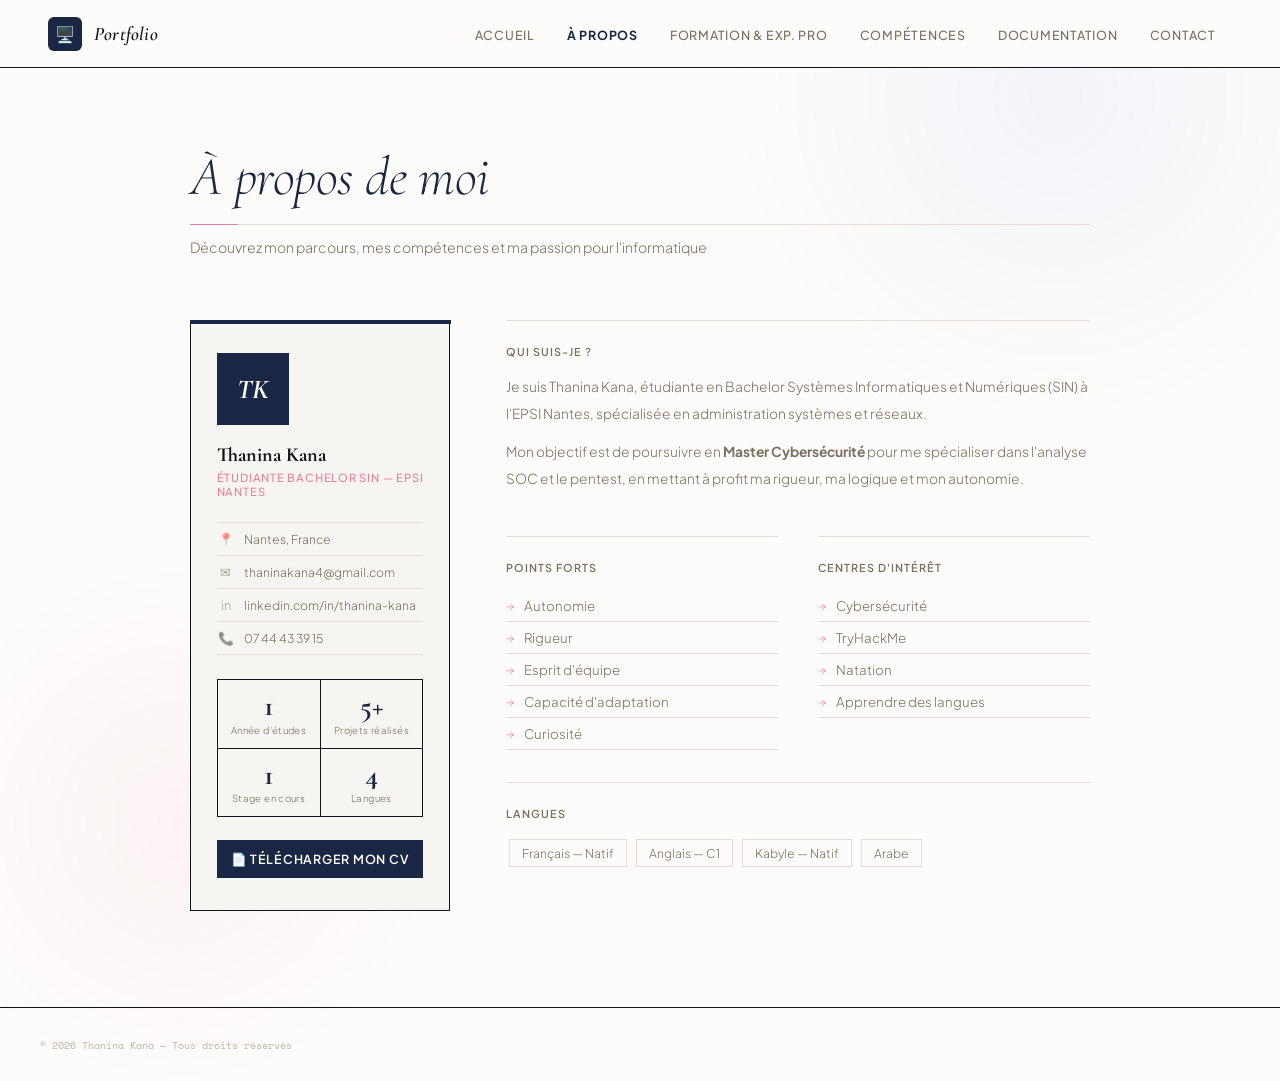
==== Apropos.html @ df84cd9d "Premier envoi de mon site" ====
<!DOCTYPE html>
<html lang="fr">
<head>
    <meta charset="UTF-8">
    <meta name="viewport" content="width=device-width, initial-scale=1.0">
    <title>Thanina Kana — À propos</title>
    <link href="https://fonts.googleapis.com/css2?family=Outfit:wght@300;400;500;600;700;800;900&family=JetBrains+Mono:wght@400;500&display=swap" rel="stylesheet">
    <link rel="stylesheet" href="style.css">
</head>
<body>

<nav>
    <a href="index.html" class="nav-logo">
        <div class="nav-logo-icon">🖥️</div>
        <span class="nav-logo-text">Portfolio</span>
    </a>
    <ul class="nav-links">
        <li><a href="index.html">Accueil</a></li>
        <li><a href="Apropos.html" class="active">À propos</a></li>
        <li><a href="Formation.html">Formation &amp; Exp. Pro</a></li>
        <li><a href="Competences.html">Compétences</a></li>
        <li><a href="Documentation.html">Documentation</a></li>
        <li><a href="Contact.html">Contact</a></li>
    </ul>
</nav>

<section class="page-section">
    <div class="container">

        <div class="section-heading">
            <h2>À propos de moi</h2>
            <div class="underline"></div>
            <p>Découvrez mon parcours, mes compétences et ma passion pour l'informatique</p>
        </div>

        <div class="about-layout">

            <div class="profile-card">
                <div class="profile-avatar">TK</div>
                <div class="profile-name">Thanina Kana</div>
                <div class="profile-title">Étudiante Bachelor SIN — EPSI Nantes</div>

                <div class="profile-infos">
                    <div class="profile-info-row">
                        <span class="p-icon">📍</span>
                        Nantes, France
                    </div>
                    <div class="profile-info-row">
                        <span class="p-icon">✉</span>
                        <a href="mailto:thaninakana4@gmail.com">thaninakana4@gmail.com</a>
                    </div>
                    <div class="profile-info-row">
                        <span class="p-icon">in</span>
                        <a href="https://www.linkedin.com/in/thanina-kana/" target="_blank" rel="noopener">linkedin.com/in/thanina-kana</a>
                    </div>
                    <div class="profile-info-row">
                        <span class="p-icon">📞</span>
                        07 44 43 39 15
                    </div>
                </div>

                <div class="stats-grid">
                    <div class="stat-box">
                        <div class="stat-num">1</div>
                        <div class="stat-label">Année d'études</div>
                    </div>
                    <div class="stat-box">
                        <div class="stat-num">5+</div>
                        <div class="stat-label">Projets réalisés</div>
                    </div>
                    <div class="stat-box">
                        <div class="stat-num">1</div>
                        <div class="stat-label">Stage en cours</div>
                    </div>
                    <div class="stat-box">
                        <div class="stat-num">4</div>
                        <div class="stat-label">Langues</div>
                    </div>
                </div>

                <a href="CV_Thanina_Kana.pdf" download="CV_Thanina_Kana.pdf" class="cv-download">
                    📄 Télécharger mon CV
                </a>
            </div>

            <div class="about-right">

                <div class="about-card">
                    <div class="about-card-title">
                        <div class="icon">👤</div>
                        Qui suis-je ?
                    </div>
                    <p>Je suis Thanina Kana, étudiante en Bachelor Systèmes Informatiques et Numériques (SIN) à l'EPSI Nantes, spécialisée en administration systèmes et réseaux.</p>
                    <p>Mon objectif est de poursuivre en <strong>Master Cybersécurité</strong> pour me spécialiser dans l'analyse SOC et le pentest, en mettant à profit ma rigueur, ma logique et mon autonomie.</p>
                </div>

                <div class="two-cols">
                    <div class="about-card">
                        <div class="about-card-title">Points forts</div>
                        <ul class="bullet-list">
                            <li>Autonomie</li>
                            <li>Rigueur</li>
                            <li>Esprit d'équipe</li>
                            <li>Capacité d'adaptation</li>
                            <li>Curiosité</li>
                        </ul>
                    </div>
                    <div class="about-card">
                        <div class="about-card-title">Centres d'intérêt</div>
                        <ul class="bullet-list">
                            <li>Cybersécurité</li>
                            <li>TryHackMe</li>
                            <li>Natation</li>
                            <li>Apprendre des langues</li>
                        </ul>
                    </div>
                </div>

                <div class="about-card">
                    <div class="about-card-title">Langues</div>
                    <div>
                        <span class="lang-tag">Français — Natif</span>
                        <span class="lang-tag">Anglais — C1</span>
                        <span class="lang-tag">Kabyle — Natif</span>
                        <span class="lang-tag">Arabe</span>
                    </div>
                </div>

            </div>
        </div>
    </div>
</section>

<footer>
    <div class="footer-copy">© 2026 Thanina Kana — Tous droits réservés</div>
</footer>

</body>
</html>
---- style.css ----
/* ═══════════════════════════════════════════════════════
   PORTFOLIO THANINA KANA — style-fusion2.css
   Fusion : Minimal × Editorial

   → Fond blanc pur + deux halos très discrets bleu/rose (Minimal)
   → Typographie serif italique pour les grands titres (Editorial)
   → Espacement généreux, respiration maximale (Minimal)
   → Bordures nettes, lignes franches, grille éditoriale (Editorial)
   → Zéro glassmorphism, zéro blur, zéro shadow lourde

   Polices : Cormorant Garamond (titres H1/H2) · Plus Jakarta Sans (corps) · Space Mono (mono)
   Palette : blanc ivoire · bleu nuit · rose poudré · gris doux
═══════════════════════════════════════════════════════ */

@import url('https://fonts.googleapis.com/css2?family=Cormorant+Garamond:ital,wght@0,300;0,400;0,600;0,700;1,300;1,400;1,600&family=Plus+Jakarta+Sans:wght@200;300;400;500;600;700;800&family=Space+Mono:wght@400;700&display=swap');

*, *::before, *::after { box-sizing: border-box; margin: 0; padding: 0; }
html { scroll-behavior: smooth; }

:root {
    --bg:      #fdfcfa;
    --bg2:     #f7f5f1;
    --bg3:     #efece6;
    --border:  #e2ddd6;
    --navy:    #1a2744;
    --rose:    #e8829a;
    --sky:     #5b8dee;
    --text:    #141414;
    --muted:   #7a7060;
    --light:   #bbb5aa;
    --nav-h:   68px;
}

body {
    font-family: 'Plus Jakarta Sans', sans-serif;
    background: var(--bg);
    color: var(--text);
    overflow-x: hidden;
}

/* Halos très discrets — pas de blur, juste une teinte */
body::before {
    content: '';
    position: fixed; top: -20vw; right: -10vw;
    width: 55vw; height: 55vw; border-radius: 50%;
    background: radial-gradient(circle, rgba(91,141,238,0.07) 0%, transparent 65%);
    pointer-events: none; z-index: 0;
}
body::after {
    content: '';
    position: fixed; bottom: -16vw; left: -8vw;
    width: 44vw; height: 44vw; border-radius: 50%;
    background: radial-gradient(circle, rgba(232,130,154,0.07) 0%, transparent 65%);
    pointer-events: none; z-index: 0;
}

#particles { display: none; }

/* ═══════════════════════════════════════════════════════
   NAVBAR — ligne noire franche (Editorial) + espacement Minimal
═══════════════════════════════════════════════════════ */
nav {
    position: fixed; top: 0; left: 0; right: 0;
    height: var(--nav-h);
    background: rgba(253,252,250,0.97);
    border-bottom: 1.5px solid var(--text);
    display: flex; align-items: center; justify-content: space-between;
    padding: 0 3rem; z-index: 1000;
}

.nav-logo { display: flex; align-items: center; gap: 12px; text-decoration: none; }

.nav-logo-icon {
    width: 34px; height: 34px;
    background: var(--navy);
    border-radius: 6px;
    display: flex; align-items: center; justify-content: center;
    font-size: 1rem; border: none;
}

.nav-logo-text {
    font-family: 'Cormorant Garamond', serif;
    font-size: 1.2rem; font-weight: 600;
    color: var(--text); letter-spacing: 0.01em;
    font-style: italic;
}

.nav-links { display: flex; align-items: center; gap: 0; list-style: none; }

.nav-links a {
    padding: 8px 16px;
    color: var(--muted); text-decoration: none;
    font-size: 0.78rem; font-weight: 500;
    letter-spacing: 0.06em; text-transform: uppercase;
    transition: color .2s; white-space: nowrap;
}
.nav-links a:hover { color: var(--text); }
.nav-links a.active { color: var(--navy); font-weight: 700; }

/* ═══════════════════════════════════════════════════════
   LAYOUT
═══════════════════════════════════════════════════════ */
.page-section {
    position: relative; z-index: 1;
    min-height: 100vh;
    padding: calc(var(--nav-h) + 5rem) 0 6rem;
}

.container { max-width: 980px; margin: 0 auto; padding: 0 2.5rem; }

/* ═══════════════════════════════════════════════════════
   TITRES DE SECTION — serif italique Editorial, barre Minimal
═══════════════════════════════════════════════════════ */
.section-heading { margin-bottom: 4rem; }

.section-heading h2 {
    font-family: 'Cormorant Garamond', serif;
    font-size: clamp(2.4rem, 4.5vw, 3.4rem);
    font-weight: 300;
    color: var(--navy);
    letter-spacing: -0.01em;
    font-style: italic;
    line-height: 1.1;
}

.section-heading .underline {
    width: 100%; height: 1.5px;
    background: var(--border);
    margin: 1rem 0 0.8rem;
    border-radius: 0;
    position: relative;
}
.section-heading .underline::before {
    content: '';
    position: absolute; left: 0; top: 0;
    width: 48px; height: 1.5px;
    background: var(--rose);
}

.section-heading p { color: var(--muted); font-size: 0.88rem; font-weight: 300; margin-top: 0.6rem; }

/* ═══════════════════════════════════════════════════════
   ANIMATIONS
═══════════════════════════════════════════════════════ */
@keyframes fadeUp {
    from { opacity: 0; transform: translateY(16px); }
    to   { opacity: 1; transform: translateY(0); }
}
@keyframes bob {
    0%, 100% { transform: translateY(0); }
    50%       { transform: translateY(5px); }
}
.reveal {
    opacity: 0; transform: translateY(16px);
    transition: opacity .6s ease, transform .6s ease;
}
.reveal.visible { opacity: 1; transform: translateY(0); }

/* ═══════════════════════════════════════════════════════
   ACCUEIL — grand nom Cormorant (Editorial) + alignement gauche (Minimal)
═══════════════════════════════════════════════════════ */
#accueil {
    display: flex; align-items: center; justify-content: flex-start;
    text-align: left; padding-top: var(--nav-h);
}

.hero-badge {
    display: inline-flex; align-items: center; gap: 8px;
    background: transparent; border: none;
    padding: 0;
    font-family: 'Space Mono', monospace;
    font-size: 0.7rem; color: var(--rose);
    margin-bottom: 2rem; letter-spacing: 0.1em; text-transform: uppercase;
    animation: fadeUp .55s ease .1s both;
}
.hero-badge .dot {
    width: 5px; height: 5px; border-radius: 50%;
    background: var(--rose); display: inline-block;
}

/* Prénom en Cormorant italic énorme */
.hero-name {
    font-family: 'Cormorant Garamond', serif;
    font-size: clamp(5rem, 13vw, 11rem);
    font-weight: 300; line-height: 0.85;
    margin-bottom: 2rem; letter-spacing: -0.03em;
    animation: fadeUp .55s ease .18s both;
}
.hero-name .line1 {
    display: block;
    color: var(--navy);
    font-style: italic;
    font-weight: 300;
}
.hero-name .line2 {
    display: block;
    color: var(--text);
    font-style: normal;
    font-weight: 700;
}

.hero-tagline {
    font-size: 0.95rem; color: var(--muted); font-weight: 300;
    margin-bottom: 1rem; line-height: 1.8;
    animation: fadeUp .55s ease .3s both;
}
.hl-orange { color: var(--rose); font-weight: 600; font-style: italic; }
.hl-purple { color: var(--navy); font-weight: 600; }

.hero-desc {
    font-size: 0.88rem; color: var(--muted); font-weight: 300;
    max-width: 480px; margin: 0 0 3rem; line-height: 1.95;
    animation: fadeUp .55s ease .42s both;
}
.hero-desc strong { color: var(--text); font-weight: 600; }

.hero-scroll {
    width: 38px; height: 38px; border-radius: 50%;
    border: 1px solid var(--border);
    background: transparent;
    display: flex; align-items: center; justify-content: center;
    margin: 0; color: var(--light); font-size: 0.85rem;
    cursor: pointer; text-decoration: none;
    animation: fadeUp .55s ease .55s both, bob 2.5s ease 1.5s infinite;
}

/* ═══════════════════════════════════════════════════════
   À PROPOS
═══════════════════════════════════════════════════════ */
.about-layout {
    display: grid;
    grid-template-columns: 260px 1fr;
    gap: 3.5rem; align-items: start;
}

/* Carte profil — Editorial (fond crème, bords carrés) */
.profile-card {
    background: var(--bg2);
    border: 1.5px solid var(--text);
    border-radius: 0; padding: 2rem 1.6rem;
    text-align: left; position: relative; overflow: visible;
}
.profile-card::before {
    content: ''; position: absolute; top: -1.5px; left: -1.5px; right: -1.5px;
    height: 4px; background: var(--navy);
}

.profile-avatar {
    width: 72px; height: 72px; border-radius: 0;
    background: var(--navy);
    display: flex; align-items: center; justify-content: center;
    font-family: 'Cormorant Garamond', serif;
    font-size: 1.7rem; font-weight: 700; color: #fff;
    margin: 0 0 1.1rem; font-style: italic;
    border: none;
}

.profile-name {
    font-family: 'Cormorant Garamond', serif;
    font-size: 1.25rem; font-weight: 700;
    margin-bottom: 3px; letter-spacing: 0;
}
.profile-title {
    font-size: 0.7rem; color: var(--rose);
    font-weight: 500; margin-bottom: 1.5rem;
    letter-spacing: 0.07em; text-transform: uppercase;
}

.profile-infos { text-align: left; margin-bottom: 1.5rem; }
.profile-info-row {
    display: flex; align-items: flex-start; gap: 9px;
    padding: 8px 0; border-bottom: 1px solid var(--border);
    font-size: 0.76rem; color: var(--muted); font-weight: 300;
}
.profile-info-row:first-child { border-top: 1px solid var(--border); }
.profile-info-row a { color: var(--muted); text-decoration: none; word-break: break-all; }
.profile-info-row a:hover { color: var(--rose); }
.p-icon { width: 18px; text-align: center; font-size: 0.8rem; opacity: 0.6; }

.stats-grid {
    display: grid; grid-template-columns: 1fr 1fr;
    gap: 1px; margin-bottom: 1.4rem;
    border: 1px solid var(--text); background: var(--text);
}
.stat-box {
    background: var(--bg2); padding: 12px 10px; text-align: center;
}
.stat-num {
    font-family: 'Cormorant Garamond', serif;
    font-size: 1.8rem; font-weight: 700; color: var(--navy); line-height: 1;
}
.stat-label { font-size: 0.6rem; color: var(--muted); margin-top: 3px; font-weight: 300; letter-spacing: 0.04em; }

.cv-download {
    display: flex; align-items: center; justify-content: center; gap: 7px;
    width: 100%; padding: 11px;
    background: var(--navy); color: #fff;
    border-radius: 0; font-size: 0.78rem; font-weight: 600;
    text-decoration: none; letter-spacing: 0.06em; text-transform: uppercase;
    transition: background .2s;
}
.cv-download:hover { background: var(--rose); }

/* Colonne droite */
.about-right { display: flex; flex-direction: column; gap: 2rem; }

.about-card {
    background: transparent;
    border: none; border-top: 1px solid var(--border);
    border-radius: 0; padding: 1.5rem 0 0;
}
.about-card-title {
    display: flex; align-items: center; gap: 0;
    font-size: 0.68rem; font-weight: 600;
    margin-bottom: 1rem; color: var(--muted);
    letter-spacing: 0.09em; text-transform: uppercase;
}
.about-card-title .icon { display: none; }
.about-card p { font-size: 0.86rem; color: var(--muted); line-height: 1.95; margin-bottom: 0.7rem; font-weight: 300; }

.two-cols { display: grid; grid-template-columns: 1fr 1fr; gap: 2.5rem; }

.bullet-list { list-style: none; }
.bullet-list li {
    display: flex; align-items: center; gap: 10px;
    font-size: 0.83rem; color: var(--muted);
    padding: 7px 0; border-bottom: 1px solid var(--border);
    font-weight: 300;
}
.bullet-list li::before {
    content: '→'; color: var(--rose);
    font-size: 0.72rem; flex-shrink: 0;
    width: auto; height: auto; border-radius: 0; background: none;
}
.bullet-list.purple li::before { color: var(--navy); }

.lang-tag {
    display: inline-block;
    background: transparent; border: 1px solid var(--border);
    border-radius: 0; padding: 5px 12px;
    font-size: 0.76rem; color: var(--muted); margin: 3px; font-weight: 300;
}

/* ═══════════════════════════════════════════════════════
   FORMATION & EXP PRO
═══════════════════════════════════════════════════════ */
.formation-layout {
    display: grid; grid-template-columns: 1fr 1fr;
    gap: 3rem; margin-bottom: 3.5rem;
}

.formation-section-title {
    font-size: 0.66rem; font-weight: 600; letter-spacing: 0.09em;
    text-transform: uppercase; color: var(--muted);
    margin-bottom: 1.5rem; padding-bottom: 0.8rem;
    border-bottom: 1.5px solid var(--text);
    display: flex; align-items: center; gap: 0;
}
.fsicon { display: none; }

/* Timeline Minimal — cartes rectangulaires propres */
.timeline { position: relative; padding-left: 0; }
.timeline::before { display: none; }

.tl-item {
    position: relative; margin-bottom: 1rem;
    padding: 1.2rem 1.3rem;
    background: var(--bg2);
    border: 1px solid var(--border);
    border-radius: 0;
    transition: border-color .2s;
}
.tl-item:hover { border-color: var(--navy); }
.tl-item::before { display: none; }

.tl-card { background: transparent; border: none; border-radius: 0; padding: 0; }
.tl-card:hover { border-color: transparent; }

.tl-header {
    display: flex; align-items: flex-start;
    justify-content: space-between; gap: 8px; margin-bottom: 5px;
}
.tl-logo { display: none; }
.tl-info { flex: 1; }
.tl-title {
    font-family: 'Cormorant Garamond', serif;
    font-size: 1rem; font-weight: 700; margin-bottom: 2px;
}
.tl-sub { font-size: 0.72rem; color: var(--muted); font-weight: 300; }
.tl-date {
    font-family: 'Space Mono', monospace;
    font-size: 0.58rem; color: var(--rose);
    background: transparent; border: none;
    padding: 0; white-space: nowrap; font-weight: 400;
}
.tl-desc { font-size: 0.76rem; color: var(--muted); line-height: 1.75; font-weight: 300; margin-top: 5px; }

/* Exp Pro */
.exp-list { display: flex; flex-direction: column; gap: 0; border-top: 1.5px solid var(--text); }

.exp-card {
    background: transparent;
    border: none; border-bottom: 1px solid var(--border);
    border-radius: 0; padding: 1.8rem 0;
    display: grid; grid-template-columns: 48px 1fr; gap: 1.2rem;
    transition: background .2s; position: relative; overflow: visible;
}
.exp-card::after { display: none; }
.exp-card:hover { background: var(--bg2); }

.exp-logo {
    width: 48px; height: 48px; border-radius: 0;
    background: var(--navy); border: none;
    display: flex; align-items: center; justify-content: center;
    font-size: 1.3rem; flex-shrink: 0; color: white;
}
.exp-badge {
    display: inline-flex; font-family: 'Space Mono', monospace;
    font-size: 0.58rem; padding: 2px 8px; border-radius: 0;
    margin-bottom: 6px; letter-spacing: 0.06em; text-transform: uppercase;
}
.badge-stage { background: transparent; color: var(--rose); border: 1px solid var(--rose); }

.exp-title-row {
    display: flex; align-items: flex-start;
    justify-content: space-between; gap: 1rem; margin-bottom: 4px;
}
.exp-title {
    font-family: 'Cormorant Garamond', serif;
    font-size: 1.15rem; font-weight: 700;
}
.exp-date {
    font-family: 'Space Mono', monospace;
    font-size: 0.6rem; color: var(--muted); white-space: nowrap; padding-top: 4px;
}
.exp-place {
    font-size: 0.74rem; color: var(--rose);
    margin-bottom: 0.7rem; font-weight: 500;
    text-transform: uppercase; letter-spacing: 0.04em;
}
.exp-desc { font-size: 0.82rem; color: var(--muted); line-height: 1.85; font-weight: 300; }
.exp-tags { display: flex; flex-wrap: wrap; gap: 5px; margin-top: 0.8rem; }
.exp-tag {
    font-family: 'Space Mono', monospace; font-size: 0.6rem;
    padding: 3px 9px; background: transparent;
    border: 1px solid var(--border); border-radius: 0; color: var(--muted);
}

/* ═══════════════════════════════════════════════════════
   COMPÉTENCES — grille Editorial, intérieur Minimal
═══════════════════════════════════════════════════════ */
.competences-block {
    background: transparent;
    border: none; border-top: 1px solid var(--border);
    border-radius: 0; padding: 2rem 0; margin-bottom: 0;
    position: relative; overflow: visible;
}
.competences-block::before { display: none; }

.comp-block-header { display: flex; align-items: center; gap: 0; margin-bottom: 1.5rem; }
.comp-block-icon { display: none; }
.comp-block-title {
    font-family: 'Cormorant Garamond', serif;
    font-size: 1.4rem; font-weight: 600; font-style: italic;
    letter-spacing: -0.01em;
}

/* Grille façon tableau Editorial */
.comp-cards-grid {
    display: grid; grid-template-columns: repeat(3, 1fr);
    gap: 0;
    border-top: 1px solid var(--border);
    border-left: 1px solid var(--border);
}
.comp-card {
    background: var(--bg);
    border: none;
    border-right: 1px solid var(--border);
    border-bottom: 1px solid var(--border);
    border-radius: 0; padding: 1.2rem;
    transition: background .2s;
}
.comp-card:hover { background: var(--bg2); transform: none; }
.comp-card-header { display: flex; align-items: center; gap: 8px; margin-bottom: 0.6rem; }
.comp-card-logo {
    width: 26px; height: 26px; border-radius: 0;
    background: transparent; border: none;
    display: flex; align-items: center; justify-content: center; font-size: 0.9rem;
}
.comp-card-name { font-size: 0.82rem; font-weight: 600; }
.comp-card-desc { font-size: 0.71rem; color: var(--muted); line-height: 1.65; font-weight: 300; }

/* ═══════════════════════════════════════════════════════
   DOCUMENTATION
═══════════════════════════════════════════════════════ */
.docs-grid {
    display: grid; grid-template-columns: repeat(2, 1fr);
    gap: 0;
    border-top: 1.5px solid var(--text);
    border-left: 1px solid var(--border);
}

.doc-card {
    background: var(--bg);
    border: none;
    border-right: 1px solid var(--border);
    border-bottom: 1px solid var(--border);
    border-radius: 0; padding: 2rem;
    position: relative; overflow: visible;
    transition: background .2s;
    display: flex; flex-direction: column;
}
.doc-card::before { display: none; }
.doc-card:hover { background: var(--bg2); transform: none; box-shadow: none; }

.doc-card-header { display: flex; align-items: flex-start; gap: 12px; margin-bottom: 0.9rem; }
.doc-icon {
    width: 40px; height: 40px; border-radius: 0;
    background: var(--navy); border: none;
    display: flex; align-items: center; justify-content: center;
    font-size: 1.15rem; flex-shrink: 0;
}
.doc-title {
    font-family: 'Cormorant Garamond', serif;
    font-size: 1.05rem; font-weight: 700; margin-bottom: 3px;
}
.doc-type {
    font-family: 'Space Mono', monospace;
    font-size: 0.58rem; color: var(--rose);
    letter-spacing: 0.09em; text-transform: uppercase;
}
.doc-desc { font-size: 0.8rem; color: var(--muted); line-height: 1.8; margin-bottom: 1rem; flex: 1; font-weight: 300; }
.doc-tags { display: flex; flex-wrap: wrap; gap: 4px; margin-bottom: 1rem; }
.doc-tag {
    font-family: 'Space Mono', monospace; font-size: 0.58rem;
    padding: 2px 8px; background: transparent;
    border: 1px solid var(--border); border-radius: 0; color: var(--muted);
}
.doc-dl-btn {
    display: inline-flex; align-items: center; gap: 6px;
    padding: 9px 18px; background: var(--navy); color: #fff;
    border-radius: 0; font-size: 0.75rem; font-weight: 600;
    cursor: pointer; border: none;
    letter-spacing: 0.05em; text-transform: uppercase;
    transition: background .2s; width: fit-content;
}
.doc-dl-btn:hover { background: var(--rose); transform: none; }

/* ═══════════════════════════════════════════════════════
   CONTACT
═══════════════════════════════════════════════════════ */
.contact-wrapper { max-width: 560px; margin: 0 auto; }
.contact-grid {
    display: grid; grid-template-columns: repeat(2, 1fr);
    gap: 0;
    border-top: 1.5px solid var(--text);
    border-left: 1px solid var(--border);
}
.contact-card {
    background: var(--bg);
    border: none;
    border-right: 1px solid var(--border);
    border-bottom: 1px solid var(--border);
    border-radius: 0; padding: 2.5rem 2rem;
    text-align: left; text-decoration: none; color: inherit;
    transition: background .2s; display: block;
}
.contact-card:hover { background: var(--bg2); transform: none; }
.contact-card-icon { font-size: 1.8rem; margin-bottom: 0.9rem; }
.contact-card-title {
    font-family: 'Cormorant Garamond', serif;
    font-size: 1.15rem; font-weight: 700; margin-bottom: 5px;
}
.contact-card-sub { font-size: 0.74rem; color: var(--rose); word-break: break-all; line-height: 1.5; font-weight: 400; }

/* ═══════════════════════════════════════════════════════
   FOOTER
═══════════════════════════════════════════════════════ */
footer {
    border-top: 1.5px solid var(--text);
    padding: 1.8rem 2.5rem;
    display: flex; align-items: center; justify-content: space-between;
    position: relative; z-index: 1;
}
.footer-copy {
    font-family: 'Space Mono', monospace;
    font-size: 0.65rem; color: var(--light);
}

/* ═══════════════════════════════════════════════════════
   RESPONSIVE
═══════════════════════════════════════════════════════ */
@media (max-width: 900px) {
    nav { padding: 0 1.2rem; }
    .nav-links a { padding: 7px 10px; font-size: 0.72rem; }
    .container { padding: 0 1.2rem; }
    .about-layout { grid-template-columns: 1fr; }
    .formation-layout { grid-template-columns: 1fr; }
    .two-cols { grid-template-columns: 1fr 1fr; }
    .comp-cards-grid { grid-template-columns: 1fr 1fr; }
    .docs-grid { grid-template-columns: 1fr; }
    .contact-grid { grid-template-columns: 1fr; }
    footer { flex-direction: column; gap: 0.8rem; text-align: center; padding: 1.5rem; }
}
@media (max-width: 600px) {
    .hero-name { font-size: 4.5rem; }
    .comp-cards-grid { grid-template-columns: 1fr; }
    .two-cols { grid-template-columns: 1fr; }
    .exp-card { grid-template-columns: 1fr; }
    .exp-logo { display: none; }
}
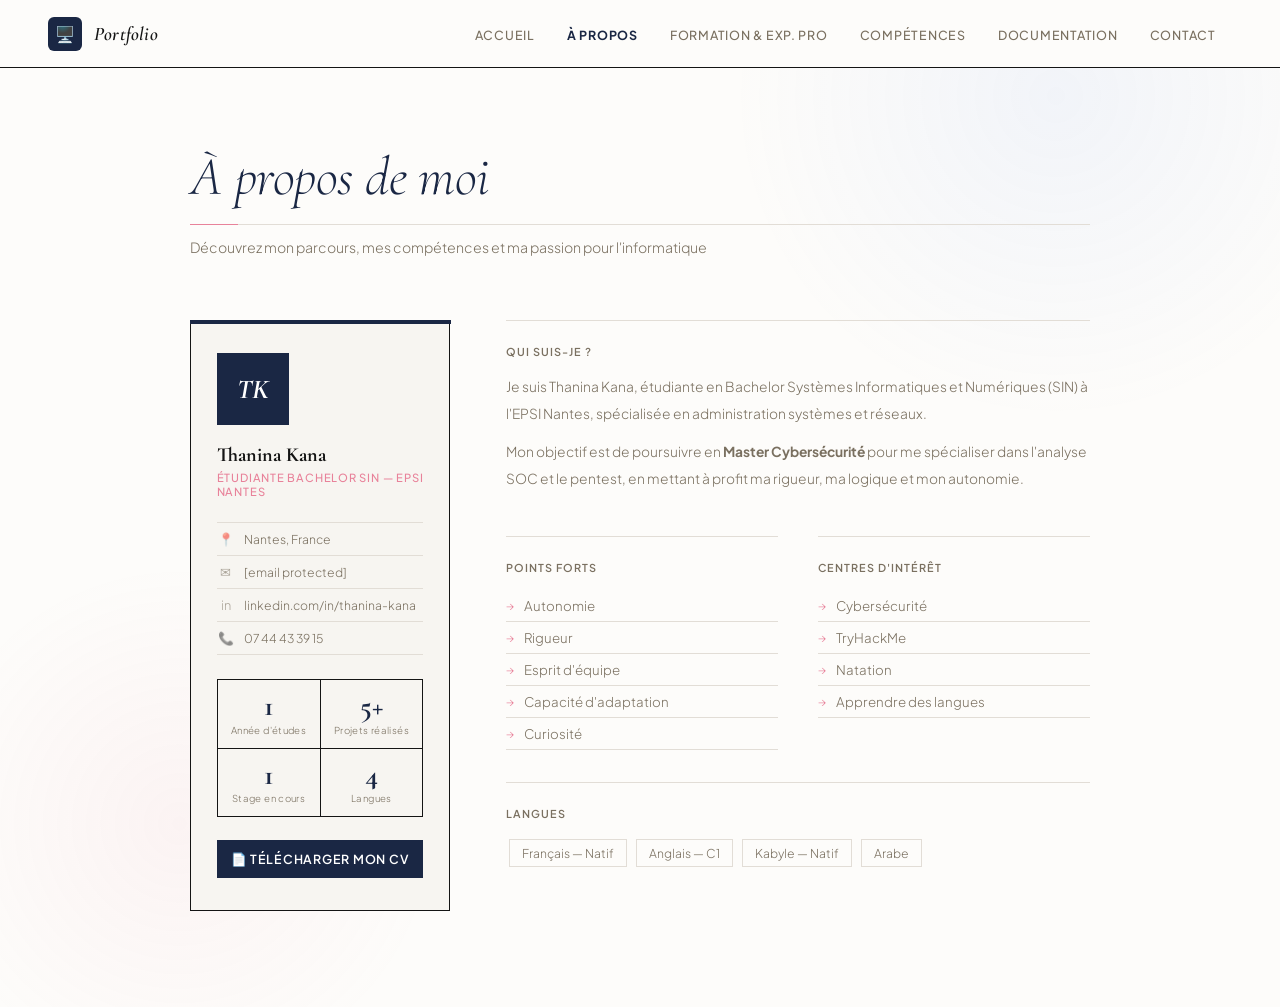
==== commit 6d3c26e1: "Fix responsive navbar" ====
--- a/Apropos.html
+++ b/Apropos.html
@@ -14,7 +14,8 @@
         <div class="nav-logo-icon">🖥️</div>
         <span class="nav-logo-text">Portfolio</span>
     </a>
-    <ul class="nav-links">
+    <button class="hamburger" id="hamburger" aria-label="Menu"><span></span><span></span><span></span></button>
+    <ul class="nav-links" id="nav-links">
         <li><a href="index.html">Accueil</a></li>
         <li><a href="Apropos.html" class="active">À propos</a></li>
         <li><a href="Formation.html">Formation &amp; Exp. Pro</a></li>
@@ -47,7 +48,7 @@
                     </div>
                     <div class="profile-info-row">
                         <span class="p-icon">✉</span>
-                        <a href="mailto:thaninakana4@gmail.com">thaninakana4@gmail.com</a>
+                        <a href="/cdn-cgi/l/email-protection#1b6f737a7572757a707a757a2f5b7c767a727735787476"><span class="__cf_email__" data-cfemail="32465a535c5b5c5359535c530672555f535b5e1c515d5f">[email&#160;protected]</span></a>
                     </div>
                     <div class="profile-info-row">
                         <span class="p-icon">in</span>
@@ -130,10 +131,5 @@
         </div>
     </div>
 </section>
-
-<footer>
-    <div class="footer-copy">© 2026 Thanina Kana — Tous droits réservés</div>
-</footer>
-
 </body>
-</html>+</html>
--- a/style.css
+++ b/style.css
@@ -590,9 +590,32 @@
 /* ═══════════════════════════════════════════════════════
    RESPONSIVE
 ═══════════════════════════════════════════════════════ */
+/* ═══════════════════════════════════════════════════════
+   HAMBURGER BUTTON
+═══════════════════════════════════════════════════════ */
+.hamburger {
+    display: none;
+    flex-direction: column;
+    justify-content: center;
+    gap: 4px;
+    width: 32px; height: 32px;
+    background: transparent; border: none;
+    cursor: pointer; padding: 6px 2px;
+    z-index: 1100;
+}
+.hamburger span {
+    display: block;
+    width: 22px; height: 1.5px;
+    background: var(--text);
+    transition: transform .3s ease, opacity .3s ease;
+    transform-origin: center;
+}
+.hamburger.open span:nth-child(1) { transform: translateY(5.5px) rotate(45deg); }
+.hamburger.open span:nth-child(2) { opacity: 0; }
+.hamburger.open span:nth-child(3) { transform: translateY(-5.5px) rotate(-45deg); }
+
 @media (max-width: 900px) {
-    nav { padding: 0 1.2rem; }
-    .nav-links a { padding: 7px 10px; font-size: 0.72rem; }
+    nav { padding: 0 1.2rem; gap: 0; }
     .container { padding: 0 1.2rem; }
     .about-layout { grid-template-columns: 1fr; }
     .formation-layout { grid-template-columns: 1fr; }
@@ -601,7 +624,32 @@
     .docs-grid { grid-template-columns: 1fr; }
     .contact-grid { grid-template-columns: 1fr; }
     footer { flex-direction: column; gap: 0.8rem; text-align: center; padding: 1.5rem; }
-}
+
+    .hamburger { display: flex; }
+
+    .nav-links {
+        display: none;
+        flex-direction: column;
+        position: fixed;
+        top: var(--nav-h); left: 0; right: 0;
+        background: rgba(253,252,250,0.98);
+        border-bottom: 1.5px solid var(--text);
+        padding: 1rem 0 1.5rem;
+        gap: 0;
+        z-index: 999;
+    }
+    .nav-links.open { display: flex; }
+
+    .nav-links li { width: 100%; }
+    .nav-links a {
+        display: block;
+        padding: 14px 1.8rem;
+        font-size: 0.8rem;
+        border-bottom: 1px solid var(--border);
+    }
+    .nav-links li:last-child a { border-bottom: none; }
+}
+
 @media (max-width: 600px) {
     .hero-name { font-size: 4.5rem; }
     .comp-cards-grid { grid-template-columns: 1fr; }
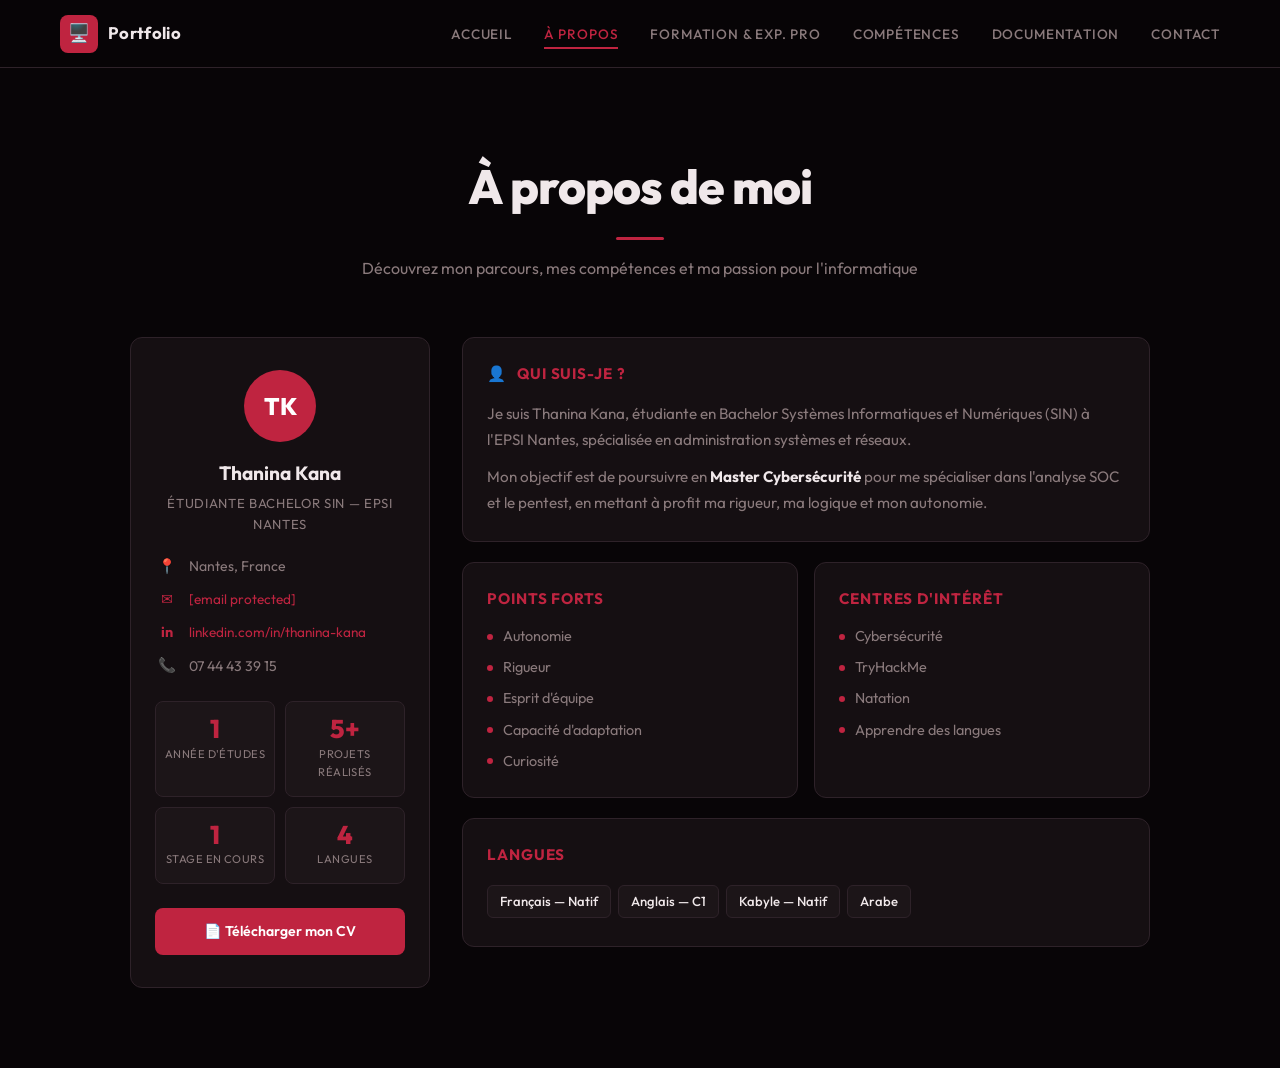
==== commit 4ff84215: "Update Apropos.html" ====
--- a/Apropos.html
+++ b/Apropos.html
@@ -6,6 +6,13 @@
     <title>Thanina Kana — À propos</title>
     <link href="https://fonts.googleapis.com/css2?family=Outfit:wght@300;400;500;600;700;800;900&family=JetBrains+Mono:wght@400;500&display=swap" rel="stylesheet">
     <link rel="stylesheet" href="style.css">
+    <script async src="https://www.googletagmanager.com/gtag/js?id=G-7P7NPSGLMM"></script>
+    <script>
+      window.dataLayer = window.dataLayer || [];
+      function gtag(){dataLayer.push(arguments);}
+      gtag('js', new Date());
+      gtag('config', 'G-7P7NPSGLMM');
+    </script>
 </head>
 <body>
 
@@ -79,7 +86,7 @@
                     </div>
                 </div>
 
-                <a href="CV_Thanina_Kana.pdf" download="CV_Thanina_Kana.pdf" class="cv-download">
+                <a href="CV_Thanina_Kana.pdf" download="CV-Thanina Kana.pdf" class="cv-download">
                     📄 Télécharger mon CV
                 </a>
             </div>
--- a/style.css
+++ b/style.css
@@ -1,659 +1,954 @@
-/* ═══════════════════════════════════════════════════════
-   PORTFOLIO THANINA KANA — style-fusion2.css
-   Fusion : Minimal × Editorial
-
-   → Fond blanc pur + deux halos très discrets bleu/rose (Minimal)
-   → Typographie serif italique pour les grands titres (Editorial)
-   → Espacement généreux, respiration maximale (Minimal)
-   → Bordures nettes, lignes franches, grille éditoriale (Editorial)
-   → Zéro glassmorphism, zéro blur, zéro shadow lourde
-
-   Polices : Cormorant Garamond (titres H1/H2) · Plus Jakarta Sans (corps) · Space Mono (mono)
-   Palette : blanc ivoire · bleu nuit · rose poudré · gris doux
-═══════════════════════════════════════════════════════ */
-
-@import url('https://fonts.googleapis.com/css2?family=Cormorant+Garamond:ital,wght@0,300;0,400;0,600;0,700;1,300;1,400;1,600&family=Plus+Jakarta+Sans:wght@200;300;400;500;600;700;800&family=Space+Mono:wght@400;700&display=swap');
-
+/* ===================================================
+   THANINA KANA — PORTFOLIO — Dark Bordeaux Theme
+   Fonts: Outfit (Google Fonts)
+   =================================================== */
+
+@import url('https://fonts.googleapis.com/css2?family=Outfit:wght@300;400;500;600;700;800;900&family=JetBrains+Mono:wght@400;500&display=swap');
+
+/* ─── TOKENS ─────────────────────────────────────── */
+:root {
+  --bg:       #080507;
+  --bg2:      #0f0c0e;
+  --card:     #150f12;
+  --card2:    #1c1518;
+  --border:   #2e2229;
+  --accent:   #bf2440;
+  --accent2:  #e83a5a;
+  --text:     #f0e8ea;
+  --muted:    #8a7a7c;
+  --faint:    #3a2d30;
+  --radius:   12px;
+  --nav-h:    68px;
+  color-scheme: dark;
+}
+
+/* ─── RESET ──────────────────────────────────────── */
 *, *::before, *::after { box-sizing: border-box; margin: 0; padding: 0; }
+
 html { scroll-behavior: smooth; }
 
-:root {
-    --bg:      #fdfcfa;
-    --bg2:     #f7f5f1;
-    --bg3:     #efece6;
-    --border:  #e2ddd6;
-    --navy:    #1a2744;
-    --rose:    #e8829a;
-    --sky:     #5b8dee;
-    --text:    #141414;
-    --muted:   #7a7060;
-    --light:   #bbb5aa;
-    --nav-h:   68px;
-}
-
 body {
-    font-family: 'Plus Jakarta Sans', sans-serif;
-    background: var(--bg);
-    color: var(--text);
-    overflow-x: hidden;
-}
-
-/* Halos très discrets — pas de blur, juste une teinte */
-body::before {
-    content: '';
-    position: fixed; top: -20vw; right: -10vw;
-    width: 55vw; height: 55vw; border-radius: 50%;
-    background: radial-gradient(circle, rgba(91,141,238,0.07) 0%, transparent 65%);
-    pointer-events: none; z-index: 0;
-}
-body::after {
-    content: '';
-    position: fixed; bottom: -16vw; left: -8vw;
-    width: 44vw; height: 44vw; border-radius: 50%;
-    background: radial-gradient(circle, rgba(232,130,154,0.07) 0%, transparent 65%);
-    pointer-events: none; z-index: 0;
-}
-
-#particles { display: none; }
-
-/* ═══════════════════════════════════════════════════════
-   NAVBAR — ligne noire franche (Editorial) + espacement Minimal
-═══════════════════════════════════════════════════════ */
+  font-family: 'Outfit', system-ui, sans-serif;
+  background: var(--bg);
+  color: var(--text);
+  line-height: 1.6;
+  font-size: 16px;
+  -webkit-font-smoothing: antialiased;
+}
+
+a { color: inherit; text-decoration: none; }
+img { max-width: 100%; display: block; }
+ul { list-style: none; }
+
+/* ─── NAV ─────────────────────────────────────────── */
 nav {
-    position: fixed; top: 0; left: 0; right: 0;
-    height: var(--nav-h);
-    background: rgba(253,252,250,0.97);
-    border-bottom: 1.5px solid var(--text);
-    display: flex; align-items: center; justify-content: space-between;
-    padding: 0 3rem; z-index: 1000;
-}
-
-.nav-logo { display: flex; align-items: center; gap: 12px; text-decoration: none; }
+  position: sticky;
+  top: 0;
+  z-index: 100;
+  height: var(--nav-h);
+  display: flex;
+  align-items: center;
+  justify-content: space-between;
+  padding: 0 clamp(20px, 5vw, 60px);
+  background: rgba(8,5,7,0.92);
+  backdrop-filter: blur(12px);
+  -webkit-backdrop-filter: blur(12px);
+  border-bottom: 1px solid var(--border);
+}
+
+.nav-logo {
+  display: flex;
+  align-items: center;
+  gap: 10px;
+  font-weight: 700;
+  font-size: 1.05rem;
+  letter-spacing: .02em;
+}
 
 .nav-logo-icon {
-    width: 34px; height: 34px;
-    background: var(--navy);
-    border-radius: 6px;
-    display: flex; align-items: center; justify-content: center;
-    font-size: 1rem; border: none;
-}
-
-.nav-logo-text {
-    font-family: 'Cormorant Garamond', serif;
-    font-size: 1.2rem; font-weight: 600;
-    color: var(--text); letter-spacing: 0.01em;
-    font-style: italic;
-}
-
-.nav-links { display: flex; align-items: center; gap: 0; list-style: none; }
+  width: 38px;
+  height: 38px;
+  background: var(--accent);
+  border-radius: 8px;
+  display: grid;
+  place-items: center;
+  font-size: 1.1rem;
+  flex-shrink: 0;
+}
+
+.nav-logo-text { color: var(--text); }
+
+.nav-links {
+  display: flex;
+  gap: 32px;
+  align-items: center;
+}
 
 .nav-links a {
-    padding: 8px 16px;
-    color: var(--muted); text-decoration: none;
-    font-size: 0.78rem; font-weight: 500;
-    letter-spacing: 0.06em; text-transform: uppercase;
-    transition: color .2s; white-space: nowrap;
-}
-.nav-links a:hover { color: var(--text); }
-.nav-links a.active { color: var(--navy); font-weight: 700; }
-
-/* ═══════════════════════════════════════════════════════
-   LAYOUT
-═══════════════════════════════════════════════════════ */
+  font-size: 0.85rem;
+  font-weight: 500;
+  color: var(--muted);
+  letter-spacing: .06em;
+  text-transform: uppercase;
+  transition: color .2s;
+  padding: 4px 0;
+  position: relative;
+}
+
+.nav-links a::after {
+  content: '';
+  position: absolute;
+  left: 0; bottom: -2px;
+  width: 0; height: 2px;
+  background: var(--accent);
+  transition: width .2s;
+}
+
+.nav-links a:hover,
+.nav-links a.active { color: var(--text); }
+
+.nav-links a:hover::after,
+.nav-links a.active::after { width: 100%; }
+
+.nav-links a.active { color: var(--accent); }
+
+/* Hamburger */
+.hamburger {
+  display: none;
+  flex-direction: column;
+  gap: 5px;
+  background: none;
+  border: none;
+  cursor: pointer;
+  padding: 6px;
+}
+
+.hamburger span {
+  display: block;
+  width: 24px;
+  height: 2px;
+  background: var(--text);
+  border-radius: 2px;
+  transition: all .25s;
+}
+
+.hamburger.open span:nth-child(1) { transform: translateY(7px) rotate(45deg); }
+.hamburger.open span:nth-child(2) { opacity: 0; }
+.hamburger.open span:nth-child(3) { transform: translateY(-7px) rotate(-45deg); }
+
+/* ─── SECTIONS ───────────────────────────────────── */
 .page-section {
-    position: relative; z-index: 1;
-    min-height: 100vh;
-    padding: calc(var(--nav-h) + 5rem) 0 6rem;
-}
-
-.container { max-width: 980px; margin: 0 auto; padding: 0 2.5rem; }
-
-/* ═══════════════════════════════════════════════════════
-   TITRES DE SECTION — serif italique Editorial, barre Minimal
-═══════════════════════════════════════════════════════ */
-.section-heading { margin-bottom: 4rem; }
+  min-height: calc(100vh - var(--nav-h));
+  padding: 80px 0;
+}
+
+.container {
+  max-width: 1100px;
+  margin: 0 auto;
+  padding: 0 clamp(20px, 5vw, 40px);
+}
+
+/* ─── SECTION HEADING ────────────────────────────── */
+.section-heading {
+  text-align: center;
+  margin-bottom: 56px;
+}
 
 .section-heading h2 {
-    font-family: 'Cormorant Garamond', serif;
-    font-size: clamp(2.4rem, 4.5vw, 3.4rem);
-    font-weight: 300;
-    color: var(--navy);
-    letter-spacing: -0.01em;
-    font-style: italic;
-    line-height: 1.1;
+  font-size: clamp(2rem, 5vw, 3rem);
+  font-weight: 800;
+  letter-spacing: -.02em;
+  margin-bottom: 12px;
 }
 
 .section-heading .underline {
-    width: 100%; height: 1.5px;
-    background: var(--border);
-    margin: 1rem 0 0.8rem;
-    border-radius: 0;
-    position: relative;
-}
-.section-heading .underline::before {
-    content: '';
-    position: absolute; left: 0; top: 0;
-    width: 48px; height: 1.5px;
-    background: var(--rose);
-}
-
-.section-heading p { color: var(--muted); font-size: 0.88rem; font-weight: 300; margin-top: 0.6rem; }
-
-/* ═══════════════════════════════════════════════════════
-   ANIMATIONS
-═══════════════════════════════════════════════════════ */
-@keyframes fadeUp {
-    from { opacity: 0; transform: translateY(16px); }
-    to   { opacity: 1; transform: translateY(0); }
-}
+  width: 48px;
+  height: 3px;
+  background: var(--accent);
+  margin: 0 auto 16px;
+  border-radius: 2px;
+}
+
+.section-heading p {
+  color: var(--muted);
+  font-size: 1rem;
+}
+
+/* ─── HERO ───────────────────────────────────────── */
+#accueil {
+  display: flex;
+  align-items: center;
+  position: relative;
+  overflow: hidden;
+  background:
+    radial-gradient(ellipse 60% 50% at 70% 50%, rgba(191,36,64,0.07) 0%, transparent 70%),
+    var(--bg);
+}
+
+#accueil .container {
+  width: 100%;
+  padding-top: 40px;
+  padding-bottom: 40px;
+}
+
+.hero-badge {
+  display: inline-flex;
+  align-items: center;
+  gap: 10px;
+  background: var(--card);
+  border: 1px solid var(--border);
+  border-radius: 40px;
+  padding: 8px 20px;
+  font-size: 0.82rem;
+  font-weight: 500;
+  color: var(--muted);
+  letter-spacing: .04em;
+  margin-bottom: 32px;
+  text-transform: uppercase;
+}
+
+.hero-badge .dot {
+  width: 8px;
+  height: 8px;
+  border-radius: 50%;
+  background: #22c55e;
+  box-shadow: 0 0 8px #22c55e;
+  flex-shrink: 0;
+  animation: pulse-dot 2s infinite;
+}
+
+@keyframes pulse-dot {
+  0%, 100% { opacity: 1; }
+  50% { opacity: .5; }
+}
+
+.hero-name {
+  display: flex;
+  flex-direction: column;
+  font-size: clamp(3.5rem, 10vw, 7.5rem);
+  font-weight: 900;
+  line-height: .9;
+  letter-spacing: -.04em;
+  margin-bottom: 28px;
+}
+
+.hero-name .line1 { color: var(--text); }
+.hero-name .line2 { color: var(--accent); }
+
+.hero-tagline {
+  font-size: clamp(1rem, 2vw, 1.25rem);
+  color: var(--muted);
+  font-weight: 400;
+  margin-bottom: 16px;
+  max-width: 560px;
+}
+
+.hl-orange { color: #f97316; font-weight: 600; }
+.hl-purple { color: #a78bfa; font-weight: 600; }
+
+.hero-desc {
+  font-size: 1rem;
+  color: var(--muted);
+  max-width: 560px;
+  line-height: 1.8;
+  margin-bottom: 40px;
+}
+
+.hero-desc strong { color: var(--text); }
+
+.hero-stage-badge {
+  display: inline-flex;
+  align-items: center;
+  gap: 8px;
+  background: rgba(191,36,64,0.12);
+  border: 1px solid rgba(191,36,64,0.35);
+  border-radius: 8px;
+  padding: 10px 20px;
+  font-size: 0.9rem;
+  font-weight: 600;
+  color: var(--accent2);
+  margin-top: 12px;
+}
+
+.hero-scroll {
+  display: inline-flex;
+  align-items: center;
+  justify-content: center;
+  width: 44px;
+  height: 44px;
+  border-radius: 50%;
+  border: 1.5px solid var(--border);
+  color: var(--muted);
+  font-size: 1.2rem;
+  transition: all .2s;
+  margin-top: 24px;
+  animation: bob 2.5s ease-in-out infinite;
+}
+
+.hero-scroll:hover { border-color: var(--accent); color: var(--accent); }
+
 @keyframes bob {
-    0%, 100% { transform: translateY(0); }
-    50%       { transform: translateY(5px); }
-}
-.reveal {
-    opacity: 0; transform: translateY(16px);
-    transition: opacity .6s ease, transform .6s ease;
-}
-.reveal.visible { opacity: 1; transform: translateY(0); }
-
-/* ═══════════════════════════════════════════════════════
-   ACCUEIL — grand nom Cormorant (Editorial) + alignement gauche (Minimal)
-═══════════════════════════════════════════════════════ */
-#accueil {
-    display: flex; align-items: center; justify-content: flex-start;
-    text-align: left; padding-top: var(--nav-h);
-}
-
-.hero-badge {
-    display: inline-flex; align-items: center; gap: 8px;
-    background: transparent; border: none;
-    padding: 0;
-    font-family: 'Space Mono', monospace;
-    font-size: 0.7rem; color: var(--rose);
-    margin-bottom: 2rem; letter-spacing: 0.1em; text-transform: uppercase;
-    animation: fadeUp .55s ease .1s both;
-}
-.hero-badge .dot {
-    width: 5px; height: 5px; border-radius: 50%;
-    background: var(--rose); display: inline-block;
-}
-
-/* Prénom en Cormorant italic énorme */
-.hero-name {
-    font-family: 'Cormorant Garamond', serif;
-    font-size: clamp(5rem, 13vw, 11rem);
-    font-weight: 300; line-height: 0.85;
-    margin-bottom: 2rem; letter-spacing: -0.03em;
-    animation: fadeUp .55s ease .18s both;
-}
-.hero-name .line1 {
+  0%, 100% { transform: translateY(0); }
+  50% { transform: translateY(6px); }
+}
+
+/* ─── ABOUT ──────────────────────────────────────── */
+.about-layout {
+  display: grid;
+  grid-template-columns: 300px 1fr;
+  gap: 32px;
+  align-items: start;
+}
+
+.profile-card {
+  background: var(--card);
+  border: 1px solid var(--border);
+  border-radius: var(--radius);
+  padding: 32px 24px;
+  text-align: center;
+  position: sticky;
+  top: calc(var(--nav-h) + 20px);
+}
+
+.profile-avatar {
+  width: 72px;
+  height: 72px;
+  border-radius: 50%;
+  background: var(--accent);
+  color: #fff;
+  font-size: 1.5rem;
+  font-weight: 800;
+  display: grid;
+  place-items: center;
+  margin: 0 auto 16px;
+}
+
+.profile-name {
+  font-size: 1.2rem;
+  font-weight: 700;
+  margin-bottom: 4px;
+}
+
+.profile-title {
+  font-size: 0.82rem;
+  color: var(--muted);
+  text-transform: uppercase;
+  letter-spacing: .05em;
+  margin-bottom: 20px;
+}
+
+.profile-infos {
+  display: flex;
+  flex-direction: column;
+  gap: 10px;
+  margin-bottom: 24px;
+  text-align: left;
+}
+
+.profile-info-row {
+  display: flex;
+  align-items: center;
+  gap: 10px;
+  font-size: 0.88rem;
+  color: var(--muted);
+}
+
+.profile-info-row a {
+  color: var(--accent);
+  font-size: 0.85rem;
+  word-break: break-all;
+}
+
+.p-icon {
+  width: 24px;
+  text-align: center;
+  flex-shrink: 0;
+  font-style: normal;
+  font-size: 0.9rem;
+  color: var(--accent);
+  font-weight: 700;
+}
+
+.stats-grid {
+  display: grid;
+  grid-template-columns: 1fr 1fr;
+  gap: 10px;
+  margin-bottom: 24px;
+}
+
+.stat-box {
+  background: var(--card2);
+  border: 1px solid var(--border);
+  border-radius: 8px;
+  padding: 14px 8px;
+  text-align: center;
+}
+
+.stat-num {
+  font-size: 1.6rem;
+  font-weight: 800;
+  color: var(--accent);
+  line-height: 1;
+  margin-bottom: 4px;
+}
+
+.stat-label {
+  font-size: 0.7rem;
+  color: var(--muted);
+  text-transform: uppercase;
+  letter-spacing: .04em;
+}
+
+.cv-download {
+  display: block;
+  background: var(--accent);
+  color: #fff;
+  border-radius: 8px;
+  padding: 12px;
+  font-size: 0.88rem;
+  font-weight: 600;
+  text-align: center;
+  transition: background .2s, transform .15s;
+}
+
+.cv-download:hover { background: var(--accent2); transform: translateY(-1px); }
+
+/* About right */
+.about-right {
+  display: flex;
+  flex-direction: column;
+  gap: 20px;
+}
+
+.about-card {
+  background: var(--card);
+  border: 1px solid var(--border);
+  border-radius: var(--radius);
+  padding: 24px;
+}
+
+.about-card-title {
+  font-size: 0.95rem;
+  font-weight: 700;
+  text-transform: uppercase;
+  letter-spacing: .06em;
+  color: var(--accent);
+  margin-bottom: 14px;
+  display: flex;
+  align-items: center;
+  gap: 10px;
+}
+
+.about-card p { color: var(--muted); font-size: 0.95rem; line-height: 1.75; margin-bottom: 10px; }
+.about-card p:last-child { margin-bottom: 0; }
+.about-card p strong { color: var(--text); }
+
+.two-cols {
+  display: grid;
+  grid-template-columns: 1fr 1fr;
+  gap: 16px;
+}
+
+.bullet-list {
+  display: flex;
+  flex-direction: column;
+  gap: 8px;
+}
+
+.bullet-list li {
+  font-size: 0.9rem;
+  color: var(--muted);
+  padding-left: 16px;
+  position: relative;
+}
+
+.bullet-list li::before {
+  content: '';
+  position: absolute;
+  left: 0;
+  top: 50%;
+  transform: translateY(-50%);
+  width: 6px;
+  height: 6px;
+  border-radius: 50%;
+  background: var(--accent);
+}
+
+.lang-tag {
+  display: inline-block;
+  background: var(--card2);
+  border: 1px solid var(--border);
+  border-radius: 6px;
+  padding: 5px 12px;
+  font-size: 0.82rem;
+  font-weight: 500;
+  color: var(--text);
+  margin: 4px 4px 4px 0;
+}
+
+/* ─── FORMATION ──────────────────────────────────── */
+.formation-layout {
+  display: grid;
+  grid-template-columns: 1fr 1fr;
+  gap: 48px;
+  margin-bottom: 48px;
+}
+
+.formation-section-title {
+  display: flex;
+  align-items: center;
+  gap: 12px;
+  font-size: 1rem;
+  font-weight: 700;
+  text-transform: uppercase;
+  letter-spacing: .07em;
+  color: var(--text);
+  margin-bottom: 24px;
+  padding-bottom: 12px;
+  border-bottom: 1px solid var(--border);
+}
+
+.fsicon {
+  width: 32px;
+  height: 32px;
+  background: rgba(191,36,64,0.15);
+  border-radius: 6px;
+  display: grid;
+  place-items: center;
+  font-size: 1rem;
+  flex-shrink: 0;
+}
+
+.timeline {
+  display: flex;
+  flex-direction: column;
+  gap: 16px;
+  position: relative;
+  padding-left: 16px;
+}
+
+.timeline::before {
+  content: '';
+  position: absolute;
+  left: 0; top: 8px; bottom: 8px;
+  width: 2px;
+  background: linear-gradient(to bottom, var(--accent), transparent);
+}
+
+.tl-item { position: relative; }
+
+.tl-item::before {
+  content: '';
+  position: absolute;
+  left: -20px; top: 18px;
+  width: 8px; height: 8px;
+  border-radius: 50%;
+  background: var(--accent);
+  box-shadow: 0 0 8px rgba(191,36,64,.5);
+}
+
+.tl-card {
+  background: var(--card);
+  border: 1px solid var(--border);
+  border-radius: var(--radius);
+  padding: 18px 20px;
+  transition: border-color .2s;
+}
+
+.tl-card:hover { border-color: var(--faint); }
+
+.tl-header {
+  display: flex;
+  align-items: flex-start;
+  gap: 12px;
+  margin-bottom: 8px;
+}
+
+.tl-logo {
+  width: 36px;
+  height: 36px;
+  background: var(--card2);
+  border-radius: 8px;
+  display: grid;
+  place-items: center;
+  font-size: 1rem;
+  flex-shrink: 0;
+}
+
+.tl-info { flex: 1; min-width: 0; }
+
+.tl-title {
+  font-size: 0.92rem;
+  font-weight: 700;
+  color: var(--text);
+  line-height: 1.3;
+}
+
+.tl-sub {
+  font-size: 0.8rem;
+  color: var(--muted);
+  margin-top: 2px;
+}
+
+.tl-date {
+  font-size: 0.75rem;
+  font-family: 'JetBrains Mono', monospace;
+  color: var(--accent);
+  font-weight: 500;
+  white-space: nowrap;
+  flex-shrink: 0;
+}
+
+.tl-desc {
+  font-size: 0.85rem;
+  color: var(--muted);
+  line-height: 1.6;
+  margin-top: 4px;
+}
+
+/* Exp pro */
+.exp-list { display: flex; flex-direction: column; gap: 16px; }
+
+.exp-card {
+  background: var(--card);
+  border: 1px solid var(--border);
+  border-radius: var(--radius);
+  padding: 24px;
+  display: flex;
+  gap: 20px;
+  align-items: flex-start;
+  transition: border-color .2s;
+}
+
+.exp-card:hover { border-color: var(--faint); }
+
+.exp-logo {
+  width: 48px;
+  height: 48px;
+  background: var(--card2);
+  border-radius: 10px;
+  display: grid;
+  place-items: center;
+  font-size: 1.4rem;
+  flex-shrink: 0;
+}
+
+.exp-badge {
+  display: inline-block;
+  font-size: 0.72rem;
+  font-weight: 700;
+  text-transform: uppercase;
+  letter-spacing: .06em;
+  padding: 3px 10px;
+  border-radius: 4px;
+  margin-bottom: 8px;
+}
+
+.badge-stage {
+  background: rgba(191,36,64,0.2);
+  color: var(--accent2);
+  border: 1px solid rgba(191,36,64,0.3);
+}
+
+.exp-title-row {
+  display: flex;
+  align-items: baseline;
+  justify-content: space-between;
+  gap: 16px;
+  flex-wrap: wrap;
+}
+
+.exp-title {
+  font-size: 1rem;
+  font-weight: 700;
+}
+
+.exp-date {
+  font-size: 0.78rem;
+  font-family: 'JetBrains Mono', monospace;
+  color: var(--accent);
+  font-weight: 500;
+}
+
+.exp-place {
+  font-size: 0.82rem;
+  color: var(--muted);
+  margin: 4px 0 8px;
+}
+
+.exp-desc {
+  font-size: 0.88rem;
+  color: var(--muted);
+  line-height: 1.65;
+  margin-bottom: 12px;
+}
+
+.exp-tags { display: flex; flex-wrap: wrap; gap: 8px; }
+
+.exp-tag {
+  background: var(--card2);
+  border: 1px solid var(--border);
+  color: var(--muted);
+  font-size: 0.75rem;
+  font-weight: 500;
+  padding: 3px 10px;
+  border-radius: 4px;
+}
+
+/* ─── COMPÉTENCES ────────────────────────────────── */
+.competences-block {
+  background: var(--card);
+  border: 1px solid var(--border);
+  border-radius: var(--radius);
+  padding: 28px;
+  margin-bottom: 24px;
+}
+
+.comp-block-header {
+  display: flex;
+  align-items: center;
+  gap: 12px;
+  margin-bottom: 20px;
+  padding-bottom: 16px;
+  border-bottom: 1px solid var(--border);
+}
+
+.comp-block-icon { font-size: 1.3rem; }
+
+.comp-block-title {
+  font-size: 1rem;
+  font-weight: 700;
+  text-transform: uppercase;
+  letter-spacing: .05em;
+  color: var(--text);
+}
+
+.comp-cards-grid {
+  display: grid;
+  grid-template-columns: repeat(auto-fill, minmax(200px, 1fr));
+  gap: 14px;
+}
+
+.comp-card {
+  background: var(--card2);
+  border: 1px solid var(--border);
+  border-radius: 8px;
+  padding: 16px;
+  transition: border-color .2s, transform .15s;
+}
+
+.comp-card:hover { border-color: var(--faint); transform: translateY(-2px); }
+
+.comp-card-header {
+  display: flex;
+  align-items: center;
+  gap: 10px;
+  margin-bottom: 8px;
+}
+
+.comp-card-logo { font-size: 1.2rem; }
+
+.comp-card-name {
+  font-size: 0.88rem;
+  font-weight: 700;
+  color: var(--text);
+}
+
+.comp-card-desc {
+  font-size: 0.78rem;
+  color: var(--muted);
+  line-height: 1.5;
+}
+
+/* ─── DOCUMENTATION ──────────────────────────────── */
+.docs-grid {
+  display: grid;
+  grid-template-columns: repeat(auto-fill, minmax(320px, 1fr));
+  gap: 20px;
+}
+
+.doc-card {
+  background: var(--card);
+  border: 1px solid var(--border);
+  border-radius: var(--radius);
+  padding: 24px;
+  display: flex;
+  flex-direction: column;
+  gap: 14px;
+  transition: border-color .2s, transform .15s;
+}
+
+.doc-card:hover { border-color: var(--faint); transform: translateY(-2px); }
+
+.doc-card-header {
+  display: flex;
+  align-items: flex-start;
+  gap: 14px;
+}
+
+.doc-icon {
+  font-size: 1.6rem;
+  line-height: 1;
+  flex-shrink: 0;
+}
+
+.doc-title {
+  font-size: 0.95rem;
+  font-weight: 700;
+  color: var(--text);
+  line-height: 1.3;
+  margin-bottom: 4px;
+}
+
+.doc-type {
+  font-size: 0.78rem;
+  color: var(--muted);
+  text-transform: uppercase;
+  letter-spacing: .04em;
+}
+
+.doc-desc {
+  font-size: 0.85rem;
+  color: var(--muted);
+  line-height: 1.6;
+  flex: 1;
+}
+
+.doc-tags { display: flex; flex-wrap: wrap; gap: 6px; }
+
+.doc-tag {
+  background: var(--card2);
+  border: 1px solid var(--border);
+  color: var(--muted);
+  font-size: 0.72rem;
+  font-weight: 500;
+  padding: 3px 10px;
+  border-radius: 4px;
+}
+
+.doc-dl-btn {
+  display: inline-flex;
+  align-items: center;
+  gap: 8px;
+  background: var(--accent);
+  color: #fff;
+  border-radius: 7px;
+  padding: 9px 16px;
+  font-size: 0.83rem;
+  font-weight: 600;
+  transition: background .2s, transform .15s;
+  align-self: flex-start;
+}
+
+.doc-dl-btn:hover { background: var(--accent2); transform: translateY(-1px); }
+
+/* ─── CONTACT ────────────────────────────────────── */
+.contact-wrapper { max-width: 600px; margin: 0 auto; }
+
+.contact-grid {
+  display: grid;
+  grid-template-columns: 1fr 1fr;
+  gap: 20px;
+}
+
+.contact-card {
+  background: var(--card);
+  border: 1px solid var(--border);
+  border-radius: var(--radius);
+  padding: 32px 24px;
+  text-align: center;
+  display: flex;
+  flex-direction: column;
+  align-items: center;
+  gap: 12px;
+  transition: border-color .2s, transform .15s;
+}
+
+.contact-card:hover {
+  border-color: var(--accent);
+  transform: translateY(-3px);
+}
+
+.contact-card-icon { font-size: 2rem; }
+
+.contact-card-title {
+  font-size: 0.95rem;
+  font-weight: 700;
+  text-transform: uppercase;
+  letter-spacing: .06em;
+  color: var(--text);
+}
+
+.contact-card-sub {
+  font-size: 0.82rem;
+  color: var(--muted);
+  word-break: break-all;
+}
+
+/* ─── FOOTER ─────────────────────────────────────── */
+footer {
+  background: var(--bg2);
+  border-top: 1px solid var(--border);
+  padding: 24px clamp(20px, 5vw, 40px);
+  text-align: center;
+}
+
+.footer-copy {
+  font-size: 0.82rem;
+  color: var(--muted);
+}
+
+/* ─── RESPONSIVE ─────────────────────────────────── */
+@media (max-width: 900px) {
+  .formation-layout { grid-template-columns: 1fr; }
+  .about-layout { grid-template-columns: 1fr; }
+  .profile-card { position: static; }
+}
+
+@media (max-width: 700px) {
+  .nav-links {
+    position: fixed;
+    top: var(--nav-h);
+    left: 0; right: 0;
+    flex-direction: column;
+    gap: 0;
+    background: rgba(8,5,7,.98);
+    border-bottom: 1px solid var(--border);
+    padding: 16px 0;
+    transform: translateY(-100%);
+    opacity: 0;
+    pointer-events: none;
+    transition: transform .3s, opacity .3s;
+  }
+
+  .nav-links.open {
+    transform: translateY(0);
+    opacity: 1;
+    pointer-events: auto;
+  }
+
+  .nav-links li { width: 100%; }
+
+  .nav-links a {
     display: block;
-    color: var(--navy);
-    font-style: italic;
-    font-weight: 300;
-}
-.hero-name .line2 {
-    display: block;
-    color: var(--text);
-    font-style: normal;
-    font-weight: 700;
-}
-
-.hero-tagline {
-    font-size: 0.95rem; color: var(--muted); font-weight: 300;
-    margin-bottom: 1rem; line-height: 1.8;
-    animation: fadeUp .55s ease .3s both;
-}
-.hl-orange { color: var(--rose); font-weight: 600; font-style: italic; }
-.hl-purple { color: var(--navy); font-weight: 600; }
-
-.hero-desc {
-    font-size: 0.88rem; color: var(--muted); font-weight: 300;
-    max-width: 480px; margin: 0 0 3rem; line-height: 1.95;
-    animation: fadeUp .55s ease .42s both;
-}
-.hero-desc strong { color: var(--text); font-weight: 600; }
-
-.hero-scroll {
-    width: 38px; height: 38px; border-radius: 50%;
-    border: 1px solid var(--border);
-    background: transparent;
-    display: flex; align-items: center; justify-content: center;
-    margin: 0; color: var(--light); font-size: 0.85rem;
-    cursor: pointer; text-decoration: none;
-    animation: fadeUp .55s ease .55s both, bob 2.5s ease 1.5s infinite;
-}
-
-/* ═══════════════════════════════════════════════════════
-   À PROPOS
-═══════════════════════════════════════════════════════ */
-.about-layout {
-    display: grid;
-    grid-template-columns: 260px 1fr;
-    gap: 3.5rem; align-items: start;
-}
-
-/* Carte profil — Editorial (fond crème, bords carrés) */
-.profile-card {
-    background: var(--bg2);
-    border: 1.5px solid var(--text);
-    border-radius: 0; padding: 2rem 1.6rem;
-    text-align: left; position: relative; overflow: visible;
-}
-.profile-card::before {
-    content: ''; position: absolute; top: -1.5px; left: -1.5px; right: -1.5px;
-    height: 4px; background: var(--navy);
-}
-
-.profile-avatar {
-    width: 72px; height: 72px; border-radius: 0;
-    background: var(--navy);
-    display: flex; align-items: center; justify-content: center;
-    font-family: 'Cormorant Garamond', serif;
-    font-size: 1.7rem; font-weight: 700; color: #fff;
-    margin: 0 0 1.1rem; font-style: italic;
-    border: none;
-}
-
-.profile-name {
-    font-family: 'Cormorant Garamond', serif;
-    font-size: 1.25rem; font-weight: 700;
-    margin-bottom: 3px; letter-spacing: 0;
-}
-.profile-title {
-    font-size: 0.7rem; color: var(--rose);
-    font-weight: 500; margin-bottom: 1.5rem;
-    letter-spacing: 0.07em; text-transform: uppercase;
-}
-
-.profile-infos { text-align: left; margin-bottom: 1.5rem; }
-.profile-info-row {
-    display: flex; align-items: flex-start; gap: 9px;
-    padding: 8px 0; border-bottom: 1px solid var(--border);
-    font-size: 0.76rem; color: var(--muted); font-weight: 300;
-}
-.profile-info-row:first-child { border-top: 1px solid var(--border); }
-.profile-info-row a { color: var(--muted); text-decoration: none; word-break: break-all; }
-.profile-info-row a:hover { color: var(--rose); }
-.p-icon { width: 18px; text-align: center; font-size: 0.8rem; opacity: 0.6; }
-
-.stats-grid {
-    display: grid; grid-template-columns: 1fr 1fr;
-    gap: 1px; margin-bottom: 1.4rem;
-    border: 1px solid var(--text); background: var(--text);
-}
-.stat-box {
-    background: var(--bg2); padding: 12px 10px; text-align: center;
-}
-.stat-num {
-    font-family: 'Cormorant Garamond', serif;
-    font-size: 1.8rem; font-weight: 700; color: var(--navy); line-height: 1;
-}
-.stat-label { font-size: 0.6rem; color: var(--muted); margin-top: 3px; font-weight: 300; letter-spacing: 0.04em; }
-
-.cv-download {
-    display: flex; align-items: center; justify-content: center; gap: 7px;
-    width: 100%; padding: 11px;
-    background: var(--navy); color: #fff;
-    border-radius: 0; font-size: 0.78rem; font-weight: 600;
-    text-decoration: none; letter-spacing: 0.06em; text-transform: uppercase;
-    transition: background .2s;
-}
-.cv-download:hover { background: var(--rose); }
-
-/* Colonne droite */
-.about-right { display: flex; flex-direction: column; gap: 2rem; }
-
-.about-card {
-    background: transparent;
-    border: none; border-top: 1px solid var(--border);
-    border-radius: 0; padding: 1.5rem 0 0;
-}
-.about-card-title {
-    display: flex; align-items: center; gap: 0;
-    font-size: 0.68rem; font-weight: 600;
-    margin-bottom: 1rem; color: var(--muted);
-    letter-spacing: 0.09em; text-transform: uppercase;
-}
-.about-card-title .icon { display: none; }
-.about-card p { font-size: 0.86rem; color: var(--muted); line-height: 1.95; margin-bottom: 0.7rem; font-weight: 300; }
-
-.two-cols { display: grid; grid-template-columns: 1fr 1fr; gap: 2.5rem; }
-
-.bullet-list { list-style: none; }
-.bullet-list li {
-    display: flex; align-items: center; gap: 10px;
-    font-size: 0.83rem; color: var(--muted);
-    padding: 7px 0; border-bottom: 1px solid var(--border);
-    font-weight: 300;
-}
-.bullet-list li::before {
-    content: '→'; color: var(--rose);
-    font-size: 0.72rem; flex-shrink: 0;
-    width: auto; height: auto; border-radius: 0; background: none;
-}
-.bullet-list.purple li::before { color: var(--navy); }
-
-.lang-tag {
-    display: inline-block;
-    background: transparent; border: 1px solid var(--border);
-    border-radius: 0; padding: 5px 12px;
-    font-size: 0.76rem; color: var(--muted); margin: 3px; font-weight: 300;
-}
-
-/* ═══════════════════════════════════════════════════════
-   FORMATION & EXP PRO
-═══════════════════════════════════════════════════════ */
-.formation-layout {
-    display: grid; grid-template-columns: 1fr 1fr;
-    gap: 3rem; margin-bottom: 3.5rem;
-}
-
-.formation-section-title {
-    font-size: 0.66rem; font-weight: 600; letter-spacing: 0.09em;
-    text-transform: uppercase; color: var(--muted);
-    margin-bottom: 1.5rem; padding-bottom: 0.8rem;
-    border-bottom: 1.5px solid var(--text);
-    display: flex; align-items: center; gap: 0;
-}
-.fsicon { display: none; }
-
-/* Timeline Minimal — cartes rectangulaires propres */
-.timeline { position: relative; padding-left: 0; }
-.timeline::before { display: none; }
-
-.tl-item {
-    position: relative; margin-bottom: 1rem;
-    padding: 1.2rem 1.3rem;
-    background: var(--bg2);
-    border: 1px solid var(--border);
-    border-radius: 0;
-    transition: border-color .2s;
-}
-.tl-item:hover { border-color: var(--navy); }
-.tl-item::before { display: none; }
-
-.tl-card { background: transparent; border: none; border-radius: 0; padding: 0; }
-.tl-card:hover { border-color: transparent; }
-
-.tl-header {
-    display: flex; align-items: flex-start;
-    justify-content: space-between; gap: 8px; margin-bottom: 5px;
-}
-.tl-logo { display: none; }
-.tl-info { flex: 1; }
-.tl-title {
-    font-family: 'Cormorant Garamond', serif;
-    font-size: 1rem; font-weight: 700; margin-bottom: 2px;
-}
-.tl-sub { font-size: 0.72rem; color: var(--muted); font-weight: 300; }
-.tl-date {
-    font-family: 'Space Mono', monospace;
-    font-size: 0.58rem; color: var(--rose);
-    background: transparent; border: none;
-    padding: 0; white-space: nowrap; font-weight: 400;
-}
-.tl-desc { font-size: 0.76rem; color: var(--muted); line-height: 1.75; font-weight: 300; margin-top: 5px; }
-
-/* Exp Pro */
-.exp-list { display: flex; flex-direction: column; gap: 0; border-top: 1.5px solid var(--text); }
-
-.exp-card {
-    background: transparent;
-    border: none; border-bottom: 1px solid var(--border);
-    border-radius: 0; padding: 1.8rem 0;
-    display: grid; grid-template-columns: 48px 1fr; gap: 1.2rem;
-    transition: background .2s; position: relative; overflow: visible;
-}
-.exp-card::after { display: none; }
-.exp-card:hover { background: var(--bg2); }
-
-.exp-logo {
-    width: 48px; height: 48px; border-radius: 0;
-    background: var(--navy); border: none;
-    display: flex; align-items: center; justify-content: center;
-    font-size: 1.3rem; flex-shrink: 0; color: white;
-}
-.exp-badge {
-    display: inline-flex; font-family: 'Space Mono', monospace;
-    font-size: 0.58rem; padding: 2px 8px; border-radius: 0;
-    margin-bottom: 6px; letter-spacing: 0.06em; text-transform: uppercase;
-}
-.badge-stage { background: transparent; color: var(--rose); border: 1px solid var(--rose); }
-
-.exp-title-row {
-    display: flex; align-items: flex-start;
-    justify-content: space-between; gap: 1rem; margin-bottom: 4px;
-}
-.exp-title {
-    font-family: 'Cormorant Garamond', serif;
-    font-size: 1.15rem; font-weight: 700;
-}
-.exp-date {
-    font-family: 'Space Mono', monospace;
-    font-size: 0.6rem; color: var(--muted); white-space: nowrap; padding-top: 4px;
-}
-.exp-place {
-    font-size: 0.74rem; color: var(--rose);
-    margin-bottom: 0.7rem; font-weight: 500;
-    text-transform: uppercase; letter-spacing: 0.04em;
-}
-.exp-desc { font-size: 0.82rem; color: var(--muted); line-height: 1.85; font-weight: 300; }
-.exp-tags { display: flex; flex-wrap: wrap; gap: 5px; margin-top: 0.8rem; }
-.exp-tag {
-    font-family: 'Space Mono', monospace; font-size: 0.6rem;
-    padding: 3px 9px; background: transparent;
-    border: 1px solid var(--border); border-radius: 0; color: var(--muted);
-}
-
-/* ═══════════════════════════════════════════════════════
-   COMPÉTENCES — grille Editorial, intérieur Minimal
-═══════════════════════════════════════════════════════ */
-.competences-block {
-    background: transparent;
-    border: none; border-top: 1px solid var(--border);
-    border-radius: 0; padding: 2rem 0; margin-bottom: 0;
-    position: relative; overflow: visible;
-}
-.competences-block::before { display: none; }
-
-.comp-block-header { display: flex; align-items: center; gap: 0; margin-bottom: 1.5rem; }
-.comp-block-icon { display: none; }
-.comp-block-title {
-    font-family: 'Cormorant Garamond', serif;
-    font-size: 1.4rem; font-weight: 600; font-style: italic;
-    letter-spacing: -0.01em;
-}
-
-/* Grille façon tableau Editorial */
-.comp-cards-grid {
-    display: grid; grid-template-columns: repeat(3, 1fr);
-    gap: 0;
-    border-top: 1px solid var(--border);
-    border-left: 1px solid var(--border);
-}
-.comp-card {
-    background: var(--bg);
-    border: none;
-    border-right: 1px solid var(--border);
+    padding: 14px clamp(20px, 5vw, 40px);
+    font-size: 0.95rem;
     border-bottom: 1px solid var(--border);
-    border-radius: 0; padding: 1.2rem;
-    transition: background .2s;
-}
-.comp-card:hover { background: var(--bg2); transform: none; }
-.comp-card-header { display: flex; align-items: center; gap: 8px; margin-bottom: 0.6rem; }
-.comp-card-logo {
-    width: 26px; height: 26px; border-radius: 0;
-    background: transparent; border: none;
-    display: flex; align-items: center; justify-content: center; font-size: 0.9rem;
-}
-.comp-card-name { font-size: 0.82rem; font-weight: 600; }
-.comp-card-desc { font-size: 0.71rem; color: var(--muted); line-height: 1.65; font-weight: 300; }
-
-/* ═══════════════════════════════════════════════════════
-   DOCUMENTATION
-═══════════════════════════════════════════════════════ */
-.docs-grid {
-    display: grid; grid-template-columns: repeat(2, 1fr);
-    gap: 0;
-    border-top: 1.5px solid var(--text);
-    border-left: 1px solid var(--border);
-}
-
-.doc-card {
-    background: var(--bg);
-    border: none;
-    border-right: 1px solid var(--border);
-    border-bottom: 1px solid var(--border);
-    border-radius: 0; padding: 2rem;
-    position: relative; overflow: visible;
-    transition: background .2s;
-    display: flex; flex-direction: column;
-}
-.doc-card::before { display: none; }
-.doc-card:hover { background: var(--bg2); transform: none; box-shadow: none; }
-
-.doc-card-header { display: flex; align-items: flex-start; gap: 12px; margin-bottom: 0.9rem; }
-.doc-icon {
-    width: 40px; height: 40px; border-radius: 0;
-    background: var(--navy); border: none;
-    display: flex; align-items: center; justify-content: center;
-    font-size: 1.15rem; flex-shrink: 0;
-}
-.doc-title {
-    font-family: 'Cormorant Garamond', serif;
-    font-size: 1.05rem; font-weight: 700; margin-bottom: 3px;
-}
-.doc-type {
-    font-family: 'Space Mono', monospace;
-    font-size: 0.58rem; color: var(--rose);
-    letter-spacing: 0.09em; text-transform: uppercase;
-}
-.doc-desc { font-size: 0.8rem; color: var(--muted); line-height: 1.8; margin-bottom: 1rem; flex: 1; font-weight: 300; }
-.doc-tags { display: flex; flex-wrap: wrap; gap: 4px; margin-bottom: 1rem; }
-.doc-tag {
-    font-family: 'Space Mono', monospace; font-size: 0.58rem;
-    padding: 2px 8px; background: transparent;
-    border: 1px solid var(--border); border-radius: 0; color: var(--muted);
-}
-.doc-dl-btn {
-    display: inline-flex; align-items: center; gap: 6px;
-    padding: 9px 18px; background: var(--navy); color: #fff;
-    border-radius: 0; font-size: 0.75rem; font-weight: 600;
-    cursor: pointer; border: none;
-    letter-spacing: 0.05em; text-transform: uppercase;
-    transition: background .2s; width: fit-content;
-}
-.doc-dl-btn:hover { background: var(--rose); transform: none; }
-
-/* ═══════════════════════════════════════════════════════
-   CONTACT
-═══════════════════════════════════════════════════════ */
-.contact-wrapper { max-width: 560px; margin: 0 auto; }
-.contact-grid {
-    display: grid; grid-template-columns: repeat(2, 1fr);
-    gap: 0;
-    border-top: 1.5px solid var(--text);
-    border-left: 1px solid var(--border);
-}
-.contact-card {
-    background: var(--bg);
-    border: none;
-    border-right: 1px solid var(--border);
-    border-bottom: 1px solid var(--border);
-    border-radius: 0; padding: 2.5rem 2rem;
-    text-align: left; text-decoration: none; color: inherit;
-    transition: background .2s; display: block;
-}
-.contact-card:hover { background: var(--bg2); transform: none; }
-.contact-card-icon { font-size: 1.8rem; margin-bottom: 0.9rem; }
-.contact-card-title {
-    font-family: 'Cormorant Garamond', serif;
-    font-size: 1.15rem; font-weight: 700; margin-bottom: 5px;
-}
-.contact-card-sub { font-size: 0.74rem; color: var(--rose); word-break: break-all; line-height: 1.5; font-weight: 400; }
-
-/* ═══════════════════════════════════════════════════════
-   FOOTER
-═══════════════════════════════════════════════════════ */
-footer {
-    border-top: 1.5px solid var(--text);
-    padding: 1.8rem 2.5rem;
-    display: flex; align-items: center; justify-content: space-between;
-    position: relative; z-index: 1;
-}
-.footer-copy {
-    font-family: 'Space Mono', monospace;
-    font-size: 0.65rem; color: var(--light);
-}
-
-/* ═══════════════════════════════════════════════════════
-   RESPONSIVE
-═══════════════════════════════════════════════════════ */
-/* ═══════════════════════════════════════════════════════
-   HAMBURGER BUTTON
-═══════════════════════════════════════════════════════ */
-.hamburger {
-    display: none;
-    flex-direction: column;
-    justify-content: center;
-    gap: 4px;
-    width: 32px; height: 32px;
-    background: transparent; border: none;
-    cursor: pointer; padding: 6px 2px;
-    z-index: 1100;
-}
-.hamburger span {
-    display: block;
-    width: 22px; height: 1.5px;
-    background: var(--text);
-    transition: transform .3s ease, opacity .3s ease;
-    transform-origin: center;
-}
-.hamburger.open span:nth-child(1) { transform: translateY(5.5px) rotate(45deg); }
-.hamburger.open span:nth-child(2) { opacity: 0; }
-.hamburger.open span:nth-child(3) { transform: translateY(-5.5px) rotate(-45deg); }
-
-@media (max-width: 900px) {
-    nav { padding: 0 1.2rem; gap: 0; }
-    .container { padding: 0 1.2rem; }
-    .about-layout { grid-template-columns: 1fr; }
-    .formation-layout { grid-template-columns: 1fr; }
-    .two-cols { grid-template-columns: 1fr 1fr; }
-    .comp-cards-grid { grid-template-columns: 1fr 1fr; }
-    .docs-grid { grid-template-columns: 1fr; }
-    .contact-grid { grid-template-columns: 1fr; }
-    footer { flex-direction: column; gap: 0.8rem; text-align: center; padding: 1.5rem; }
-
-    .hamburger { display: flex; }
-
-    .nav-links {
-        display: none;
-        flex-direction: column;
-        position: fixed;
-        top: var(--nav-h); left: 0; right: 0;
-        background: rgba(253,252,250,0.98);
-        border-bottom: 1.5px solid var(--text);
-        padding: 1rem 0 1.5rem;
-        gap: 0;
-        z-index: 999;
-    }
-    .nav-links.open { display: flex; }
-
-    .nav-links li { width: 100%; }
-    .nav-links a {
-        display: block;
-        padding: 14px 1.8rem;
-        font-size: 0.8rem;
-        border-bottom: 1px solid var(--border);
-    }
-    .nav-links li:last-child a { border-bottom: none; }
-}
-
-@media (max-width: 600px) {
-    .hero-name { font-size: 4.5rem; }
-    .comp-cards-grid { grid-template-columns: 1fr; }
-    .two-cols { grid-template-columns: 1fr; }
-    .exp-card { grid-template-columns: 1fr; }
-    .exp-logo { display: none; }
+  }
+
+  .nav-links a::after { display: none; }
+
+  .hamburger { display: flex; }
+
+  .contact-grid { grid-template-columns: 1fr; }
+  .two-cols { grid-template-columns: 1fr; }
+  .docs-grid { grid-template-columns: 1fr; }
+
+  .exp-card { flex-direction: column; gap: 14px; }
+  .tl-header { flex-wrap: wrap; }
+}
+
+@media (max-width: 480px) {
+  .hero-name { font-size: clamp(2.8rem, 14vw, 4rem); }
+  .comp-cards-grid { grid-template-columns: 1fr; }
 }
